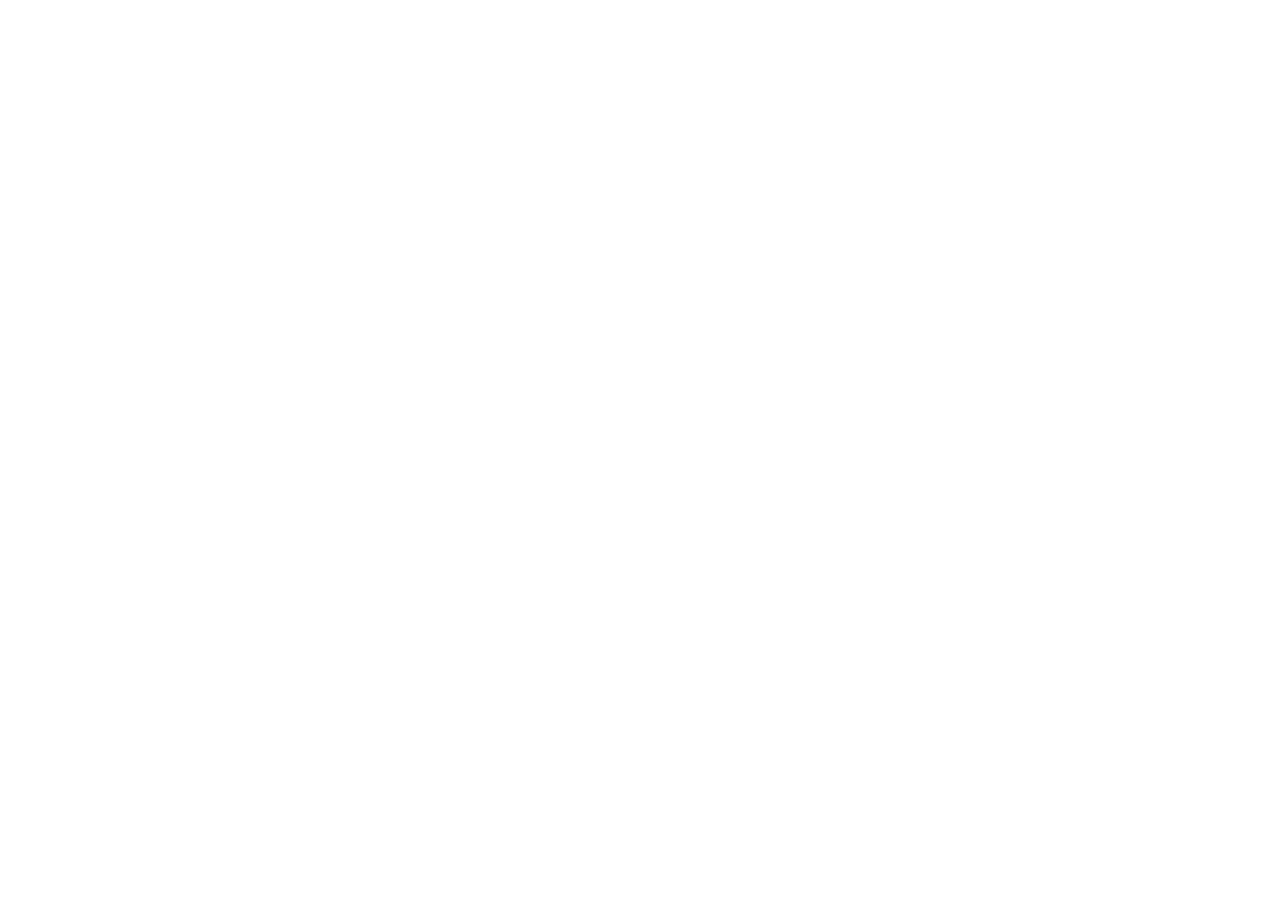
==== hexplane.html @ 9654c627 "Initial commit" ====
<!DOCTYPE html>
<html>
<head>
  <meta http-equiv="content-type" content="text/html; charset=UTF-8">

  <title>FTS</title>

  <link rel="stylesheet" type="text/css" href="src/voronoi.css">

  <style type='text/css'>

  </style>
</head>

<body>
</body>

  <script type="text/javascript" src="src/d3.min.js"></script>
  <script type="text/javascript" src="src/hexPlane.js"></script>

</html>
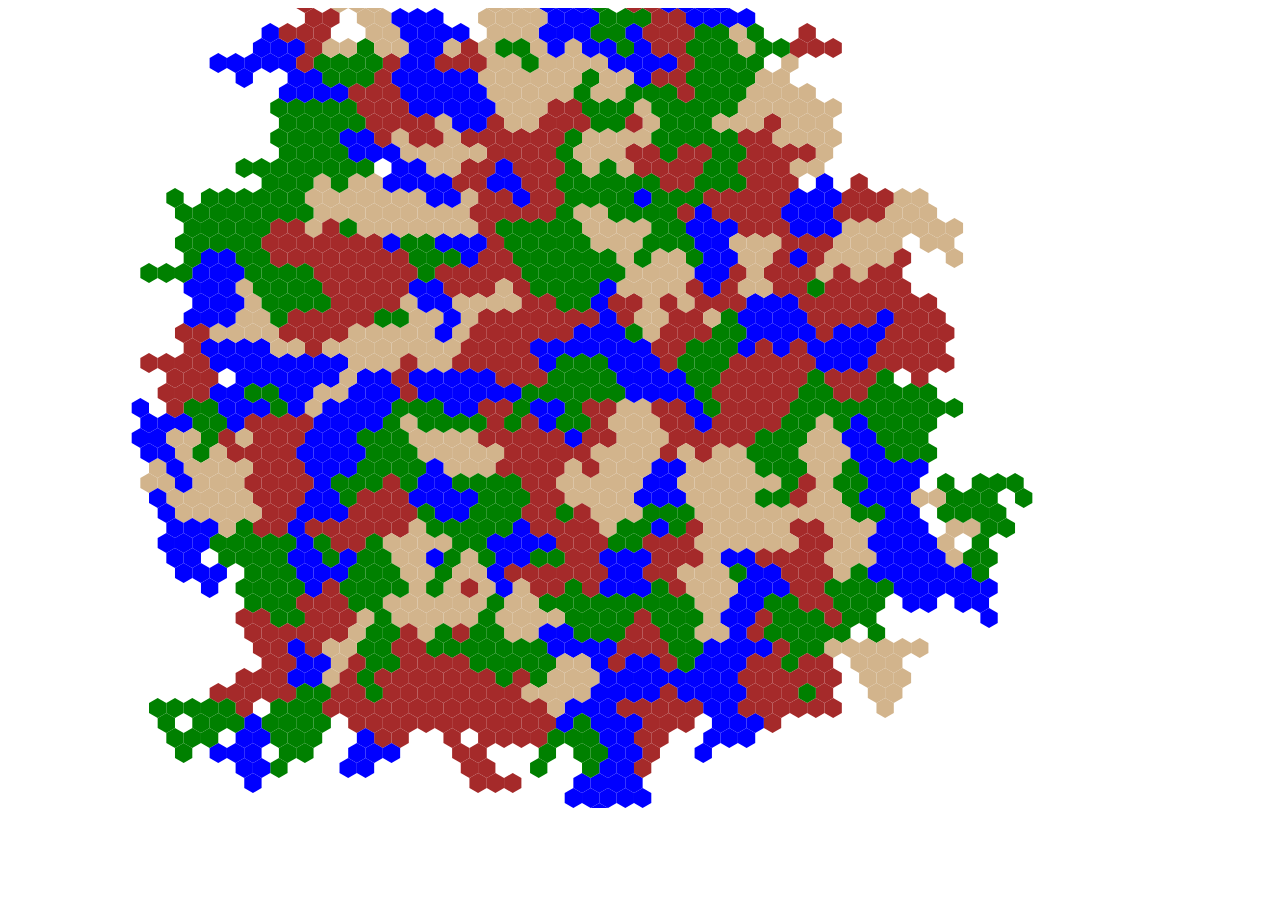
==== commit ece41e2f: "Update title" ====
--- a/hexplane.html
+++ b/hexplane.html
@@ -3,9 +3,9 @@
 <head>
   <meta http-equiv="content-type" content="text/html; charset=UTF-8">
 
-  <title>FTS</title>
+  <title>Hex Plane</title>
 
-  <link rel="stylesheet" type="text/css" href="src/voronoi.css">
+  <link rel="stylesheet" type="text/css" href="src/hexplane.css">
 
   <style type='text/css'>
 
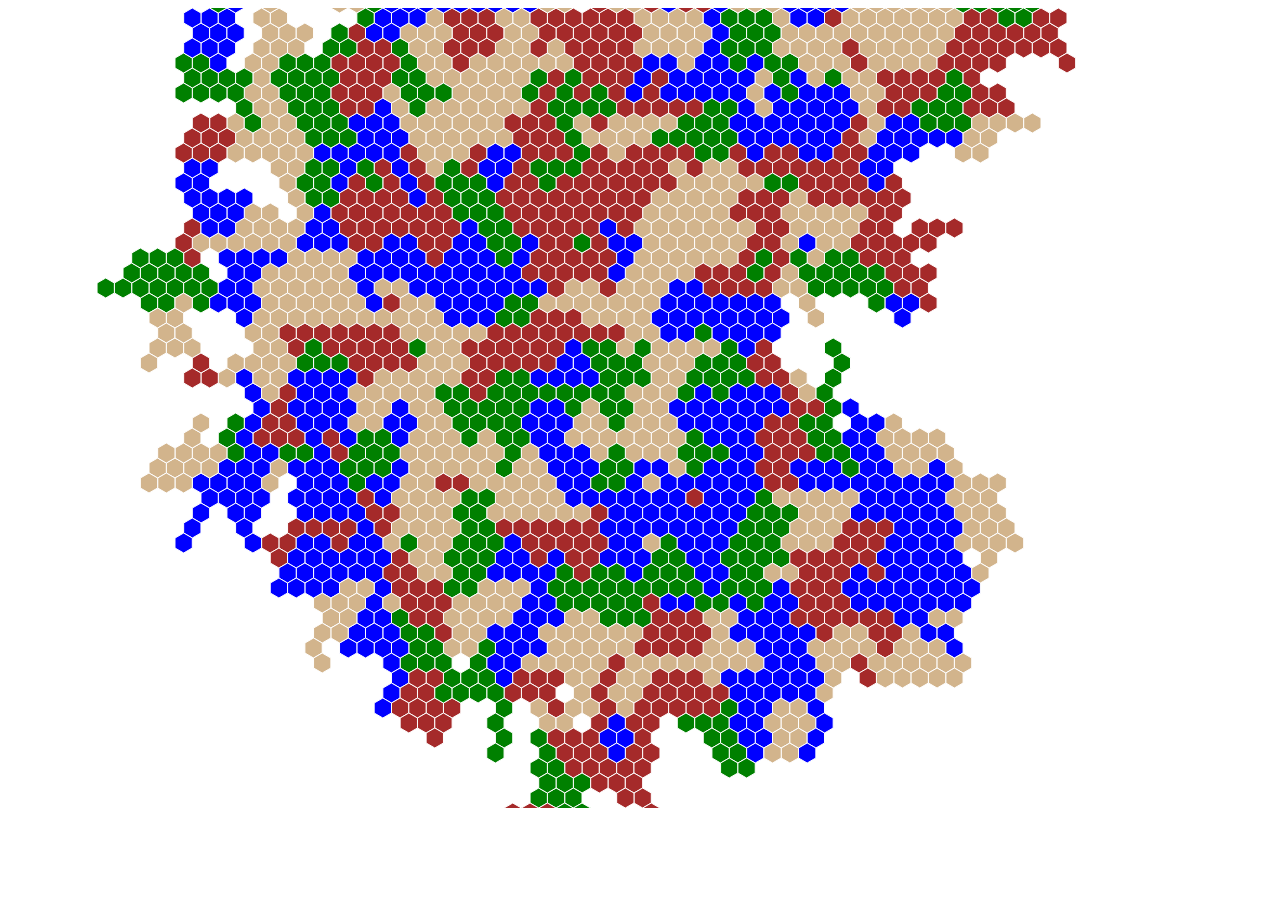
==== commit 84fcf686: "A plane div" ====
--- a/hexplane.html
+++ b/hexplane.html
@@ -13,6 +13,7 @@
 </head>
 
 <body>
+  <div id="hexPlane" ></div>
 </body>
 
   <script type="text/javascript" src="src/d3.min.js"></script>
--- a/src/hexplane.css
+++ b/src/hexplane.css
@@ -0,0 +1,12 @@
+path {
+  stroke: #fff;
+}
+
+circle {
+  fill: #000;
+  pointer-events: none;
+}
+
+.selected {
+  fill: yellow;
+}
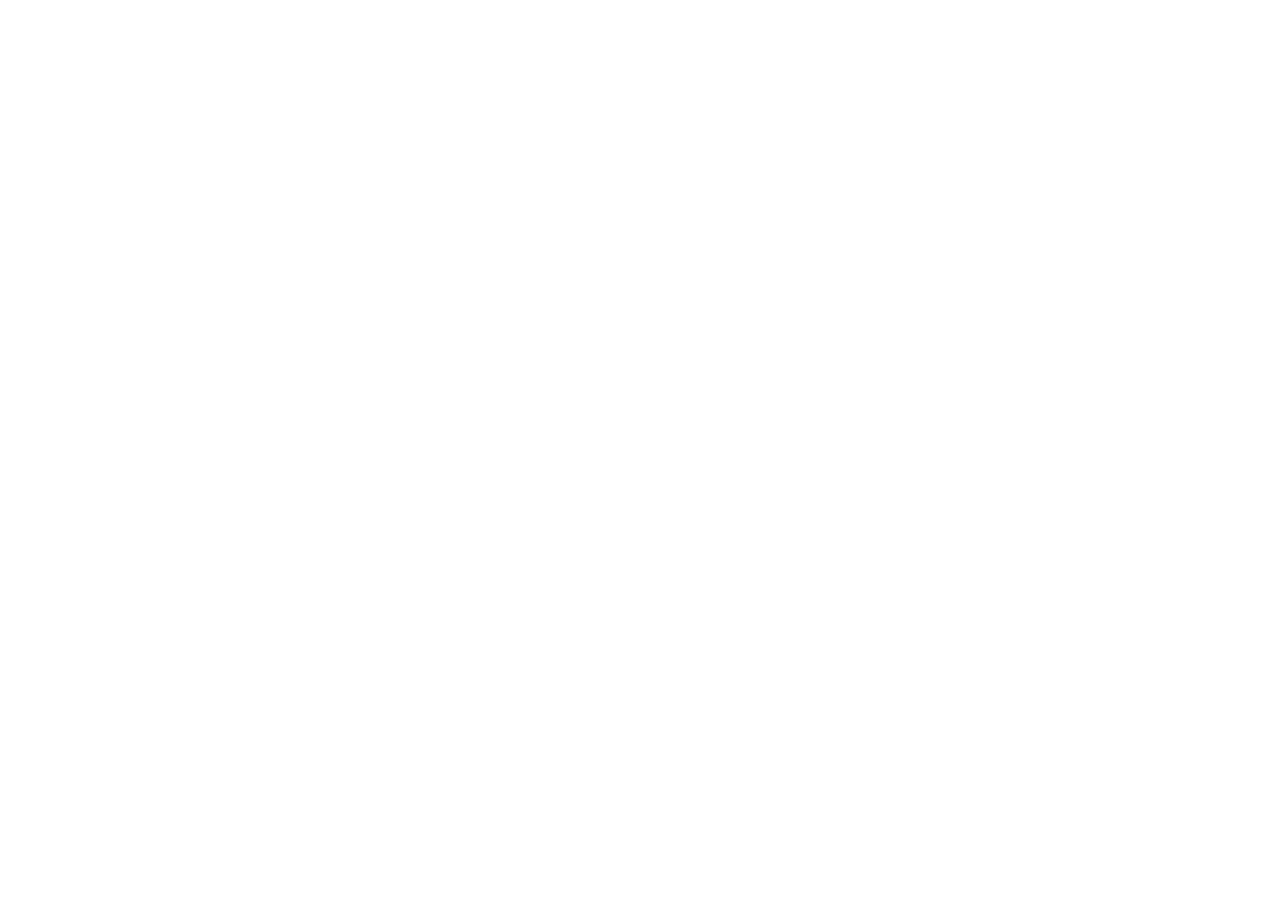
==== commit ab2238bc: "Update for random seed" ====
--- a/hexplane.html
+++ b/hexplane.html
@@ -16,6 +16,8 @@
   <div id="hexPlane" ></div>
 </body>
 
+  <script type="text/javascript" src="src/seedrandom.min.js"></script>
+  <script type="text/javascript" src="src/xor4096.min.js"></script>
   <script type="text/javascript" src="src/d3.min.js"></script>
   <script type="text/javascript" src="src/hexPlane.js"></script>
 
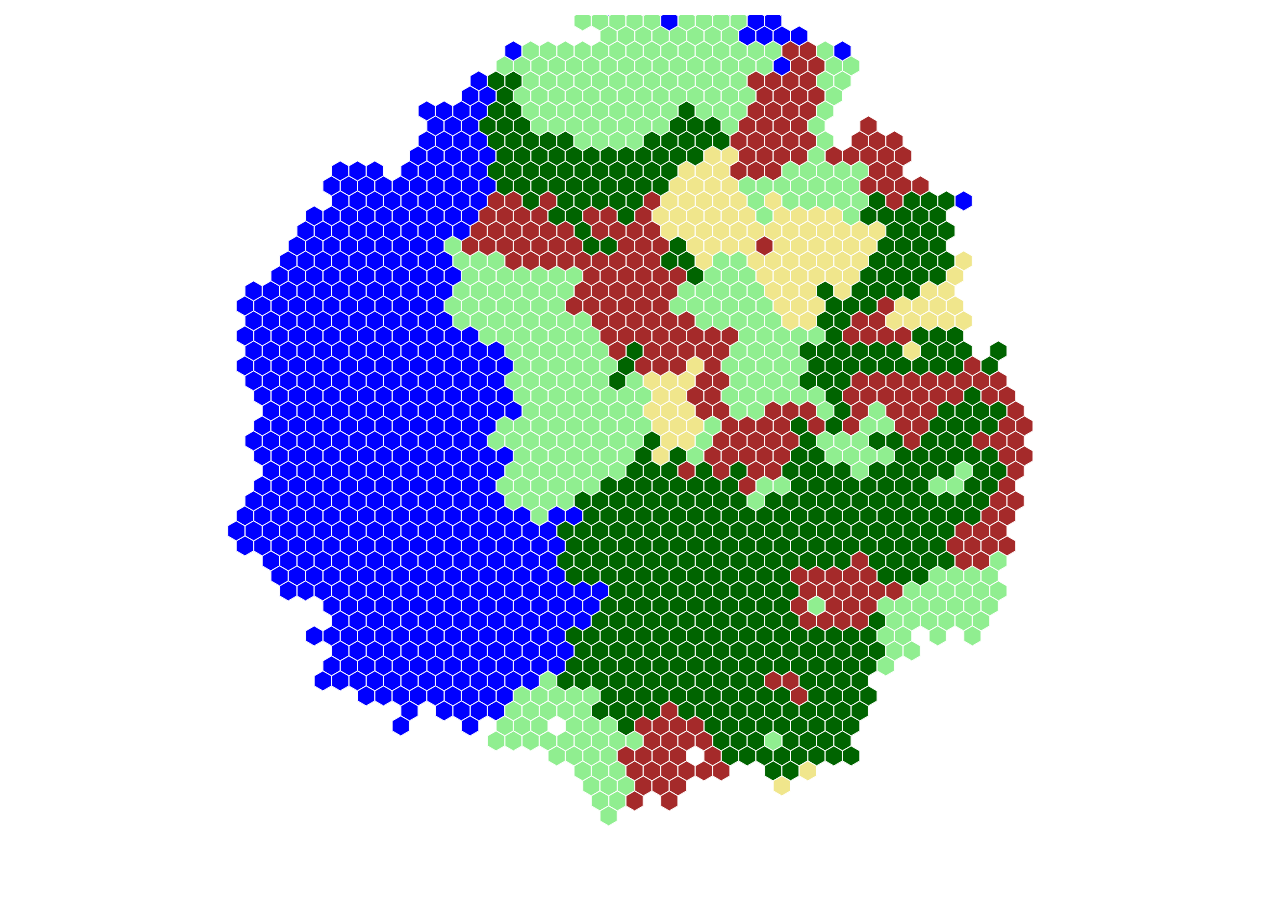
==== commit 817b7516: "Tooltips" ====
--- a/hexplane.html
+++ b/hexplane.html
@@ -16,6 +16,8 @@
   <div id="hexPlane" ></div>
 </body>
 
+  <script type="text/javascript" src="src/jquery-1.11.3.min.js"></script>
+  <script type="text/javascript" src="src/tooltipsy.min.js"></script>
   <script type="text/javascript" src="src/seedrandom.min.js"></script>
   <script type="text/javascript" src="src/xor4096.min.js"></script>
   <script type="text/javascript" src="src/d3.min.js"></script>
--- a/src/hexplane.css
+++ b/src/hexplane.css
@@ -1,3 +1,11 @@
+#hexPlane {
+  position:fixed;
+  top:15px;
+  bottom:20px;
+  left:1%;
+  right:1%;
+}
+
 path {
   stroke: #fff;
 }
@@ -10,3 +18,12 @@
 .selected {
   fill: yellow;
 }
+
+.tooltipsy
+{
+    padding: 10px;
+    max-width: 200px;
+    color: #303030;
+    background-color: #f5f5b5;
+    border: 1px solid #deca7e;
+}